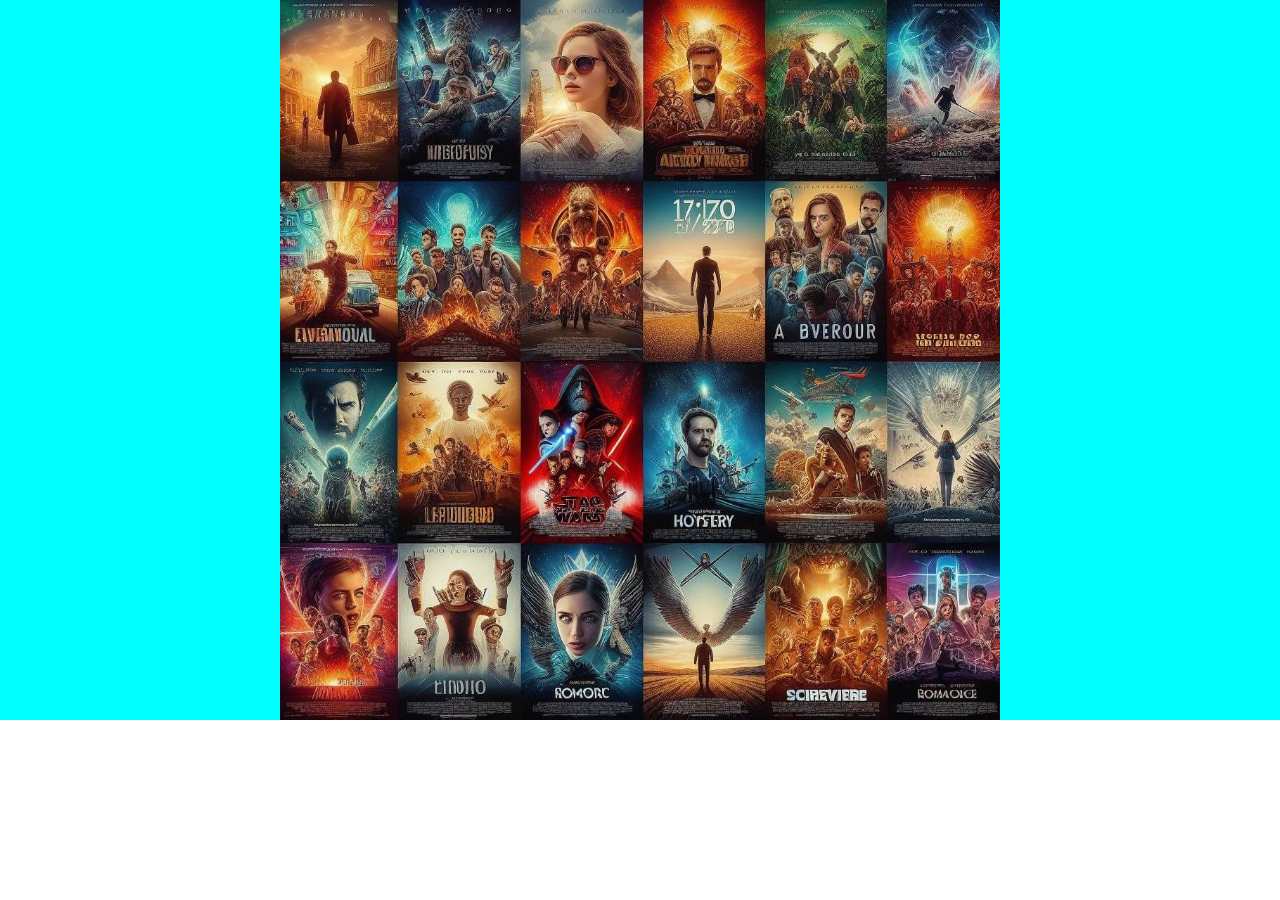
==== resp.html @ 338c1fbb "feat: add aspect ratio" ====
<!DOCTYPE html>
<html lang="en">
<head>
  <meta charset="UTF-8">
  <meta name="viewport" content="width=device-width, initial-scale=1.0">
  <title>Document</title>
  <style>
    body {
      margin: 0;
    }
    .catalog {
      width: 100%;
      background-color: aqua;
      aspect-ratio: 16 / 9;
      object-fit: contain;
      object-position: top;
    }
  </style>
</head>
<body>
  <!-- 1. posicion image -->
  <img class="catalog" src="assets/app/catalog.jpg">
  <!-- 2. <picture> -->
  <!-- 3 srcset -->
</body>
</html>
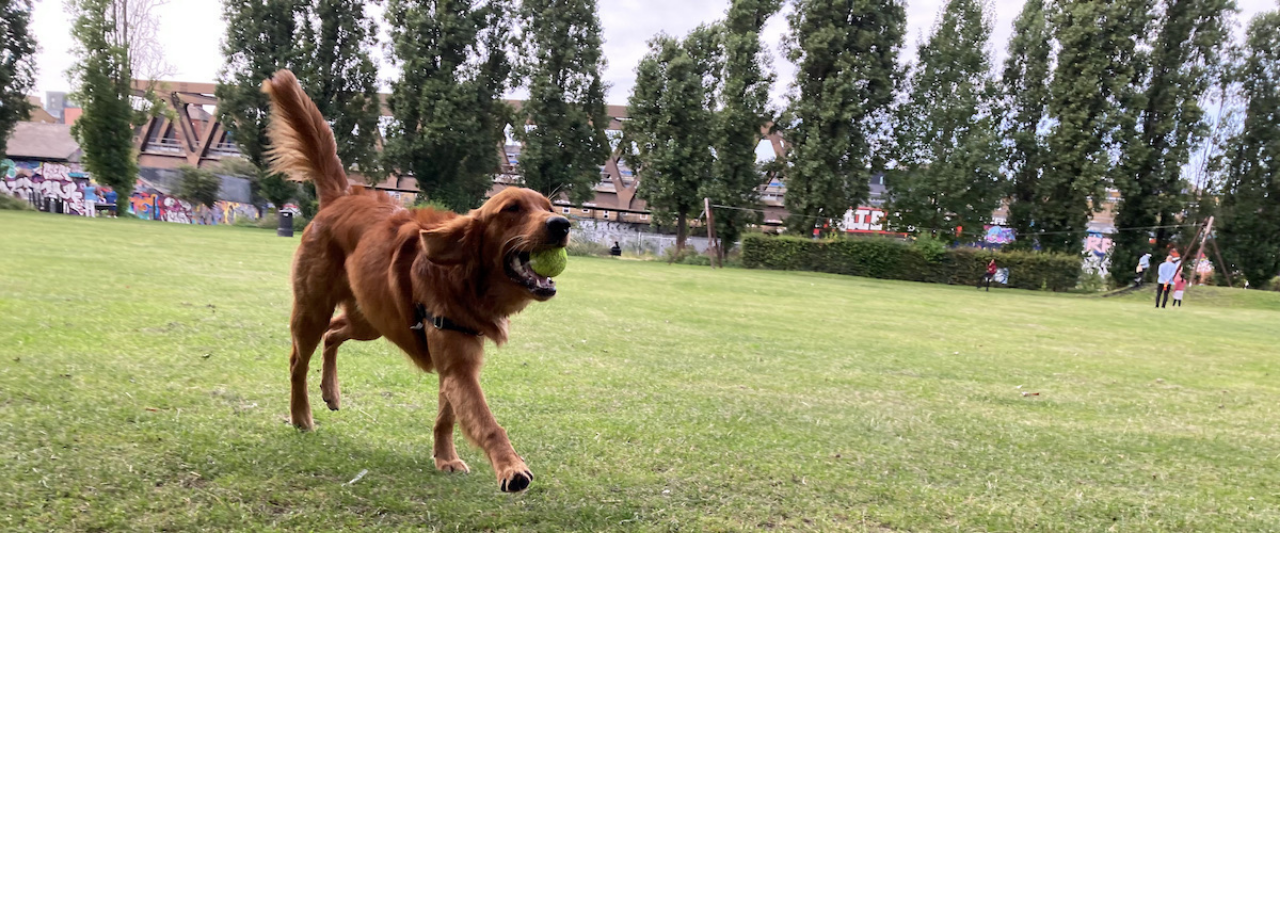
==== commit e695d78a: "feat: add picture" ====
--- a/resp.html
+++ b/resp.html
@@ -15,12 +15,24 @@
       object-fit: contain;
       object-position: top;
     }
+    img {
+      width: 100%;
+    }
   </style>
 </head>
 <body>
-  <!-- 1. posicion image -->
+  <!-- 1. posicion image 
   <img class="catalog" src="assets/app/catalog.jpg">
+  -->
   <!-- 2. <picture> -->
+  <picture>
+    <!--  dog_small.jpg   dog_medium.jpg    dog_large.jpg                 -->
+    <!--  0px           800px               1200px                       ♾px-->
+    <source srcset="assets/responsive-images/dog_large.jpg" media="(width > 1200px)">
+    <source srcset="assets/responsive-images/dog_medium.jpg" media="(min-width: 800px)">
+    <source srcset="assets/responsive-images/dog_small.jpg" media="(max-width: 800px)">
+    <img src="assets/responsive-images/dog_large.jpg">
+  </picture>
   <!-- 3 srcset -->
 </body>
 </html>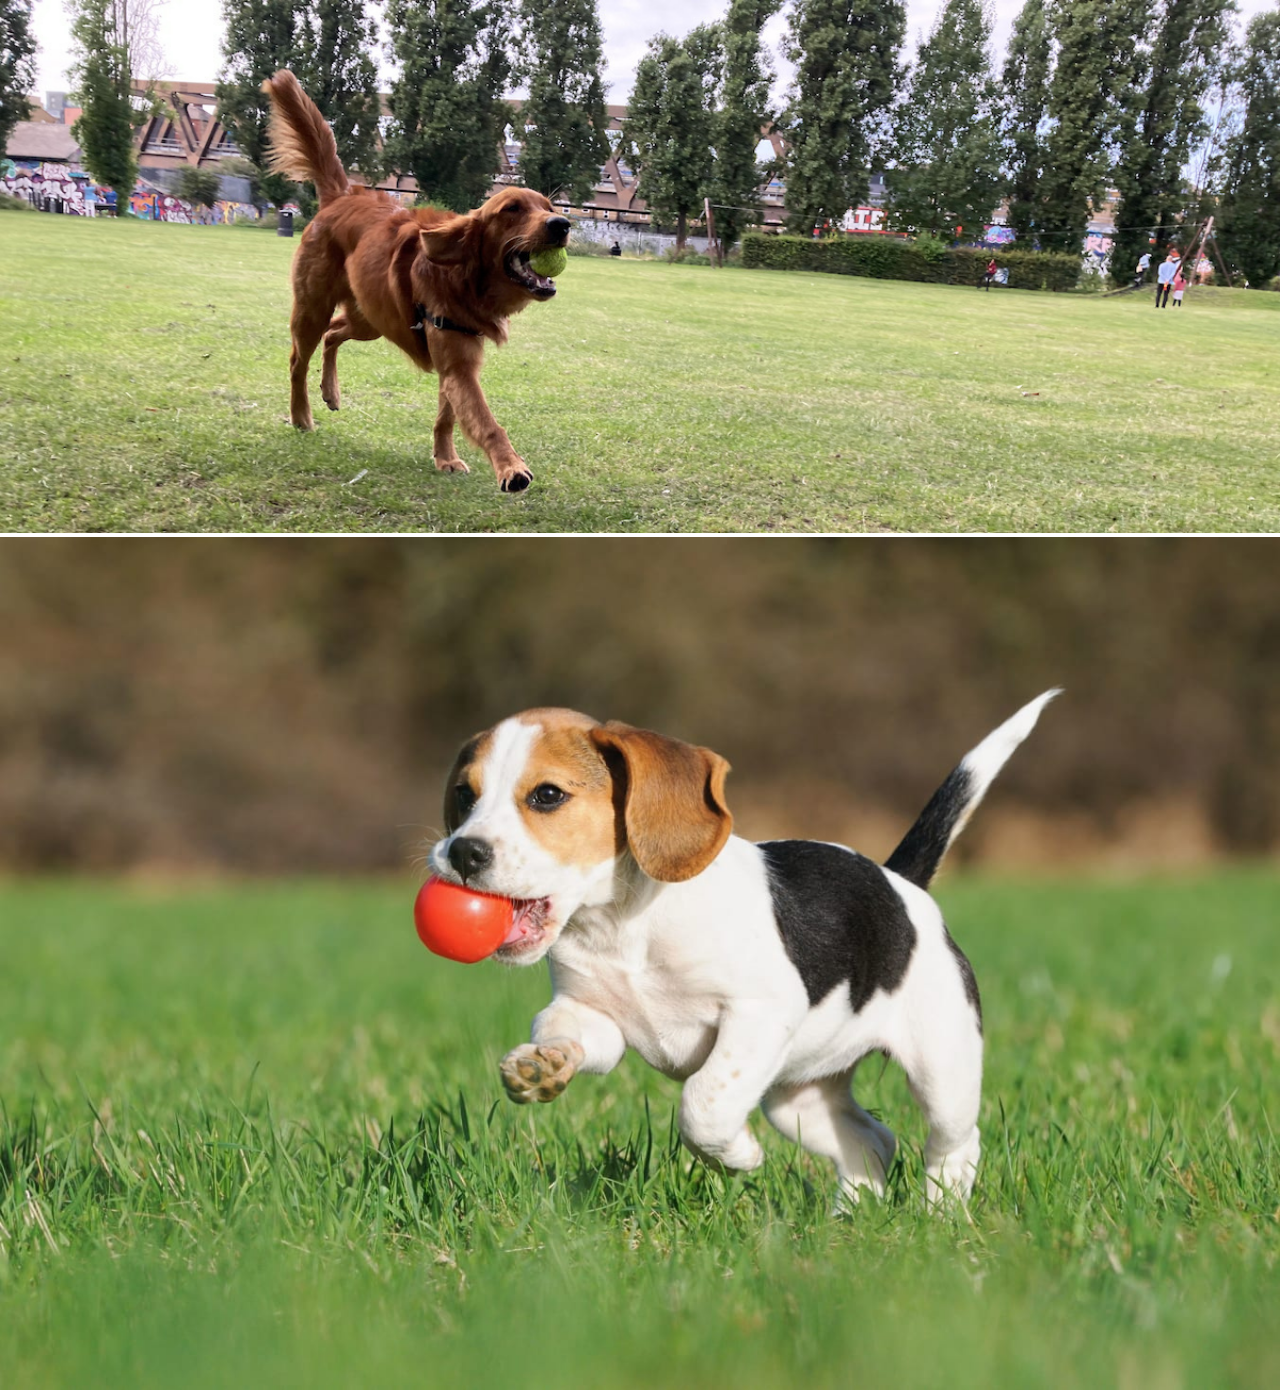
==== commit 8854a23f: "feat: add srcset example" ====
--- a/resp.html
+++ b/resp.html
@@ -34,5 +34,11 @@
     <img src="assets/responsive-images/dog_large.jpg">
   </picture>
   <!-- 3 srcset -->
+  <img
+    src="assets/responsive-images/dog_1089.jpg"
+    srcset="assets/responsive-images/dog_591.jpg 591w,
+    assets/responsive-images/dog_1089.jpg 1089w,
+    assets/responsive-images/dog_1352.jpg 1352w"
+  >
 </body>
 </html>